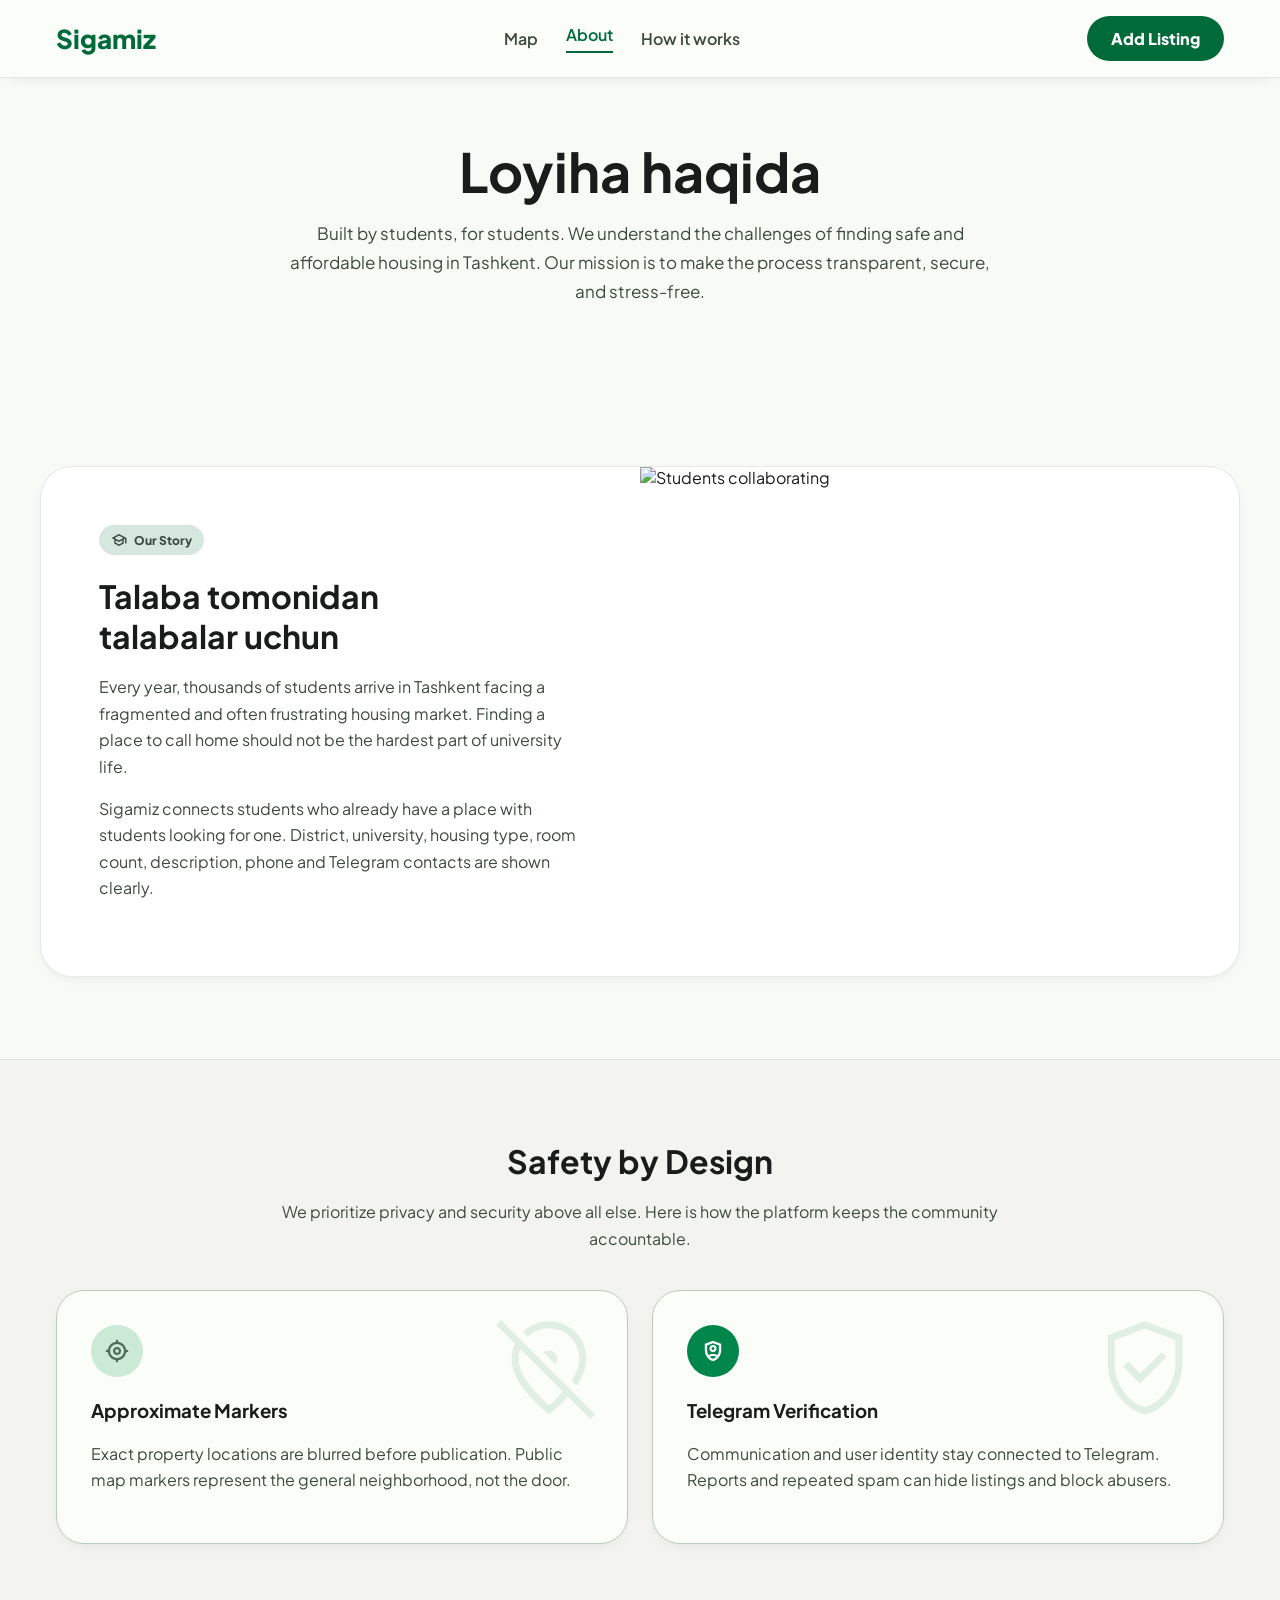
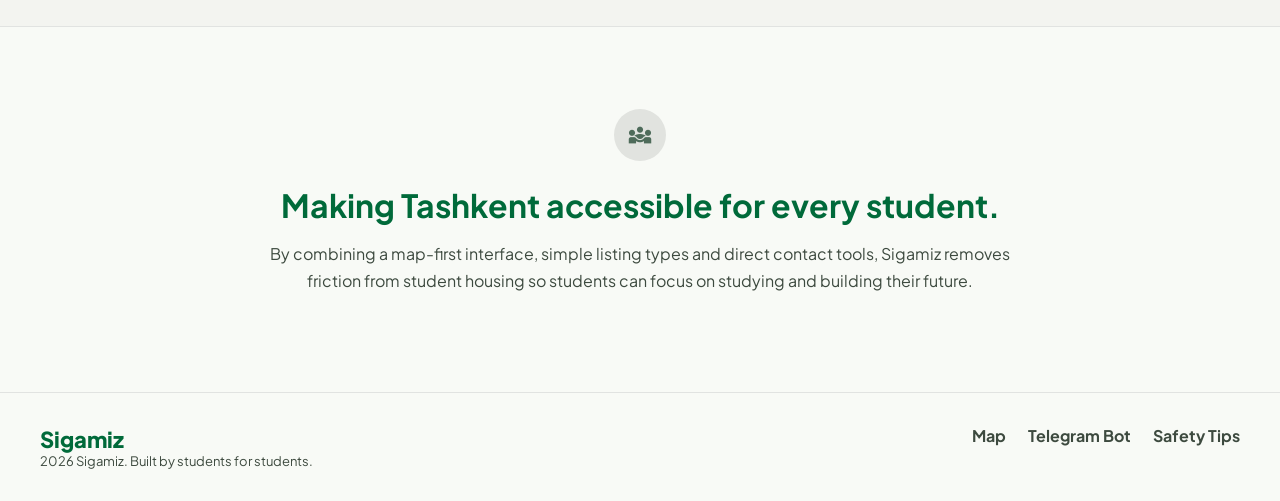
==== frontend/about.html @ fd0cc6bc "Update site design for housing features" ====
<!DOCTYPE html>
<html lang="uz">
<head>
<meta charset="utf-8">
<meta name="viewport" content="width=device-width, initial-scale=1.0">
<title>About - Sigamiz</title>
<link rel="preconnect" href="https://fonts.googleapis.com">
<link rel="preconnect" href="https://fonts.gstatic.com" crossorigin>
<link href="https://fonts.googleapis.com/css2?family=Plus+Jakarta+Sans:wght@400;500;600;700;800;900&display=swap" rel="stylesheet">
<link href="https://fonts.googleapis.com/css2?family=Material+Symbols+Outlined:wght,FILL@100..700,0..1&display=swap" rel="stylesheet">
<style>
:root{--surface:#FBFDF8;--surface-low:#F3F4F0;--surface-container:#F2F4EF;--primary:#006A3A;--primary-container:#00864B;--secondary:#486454;--text:#191C1A;--muted:#3D4A3F;--outline:#E1E3E1;--tertiary:#D6E7DD;--shadow:0 4px 18px -12px rgba(25,28,26,.28);--pill:999px}
*{box-sizing:border-box}body{margin:0;font-family:"Plus Jakarta Sans",sans-serif;background:#F8FAF6;color:var(--text)}a{text-decoration:none;color:inherit}img{display:block;max-width:100%}.material-symbols-outlined{font-variation-settings:"FILL" 0,"wght" 500,"GRAD" 0,"opsz" 24}
.topbar{position:fixed;top:0;left:0;right:0;z-index:1000;background:rgba(251,253,248,.84);backdrop-filter:blur(14px);box-shadow:var(--shadow);border-bottom:1px solid rgba(225,227,225,.75)}
.nav-inner{max-width:1200px;margin:0 auto;padding:16px;display:flex;align-items:center;justify-content:space-between;gap:24px}.brand{font-size:26px;font-weight:900;color:var(--primary)}.nav{display:flex;align-items:center;gap:28px}.nav a{font-weight:600;color:var(--muted)}.nav a.active{color:var(--primary);border-bottom:2px solid var(--primary);padding-bottom:6px}.add{background:var(--primary);color:#fff;border-radius:var(--pill);padding:12px 24px;font-weight:800}
.wrap{max-width:1200px;margin:0 auto;padding:0 16px}.hero{padding:142px 0 78px;text-align:center}.hero h1{font-size:54px;line-height:1.1;margin:0 0 18px}.hero p{max-width:720px;margin:0 auto;color:var(--muted);font-size:17px;line-height:1.7}.section{padding:82px 0}.story{display:grid;grid-template-columns:1fr 1fr;gap:0;background:#fff;border:1px solid rgba(225,227,225,.8);border-radius:32px;overflow:hidden;box-shadow:var(--shadow)}.story-text{padding:58px}.eyebrow{display:inline-flex;align-items:center;gap:7px;background:var(--tertiary);border-radius:var(--pill);padding:7px 12px;font-size:12px;font-weight:800;margin-bottom:22px;color:#3B4A43}.story h2,.head h2{font-size:32px;line-height:1.24;margin:0 0 18px}.story p,.head p,.card p,.vision p{color:var(--muted);line-height:1.65}.story-img{min-height:430px;position:relative}.story-img img{position:absolute;inset:0;width:100%;height:100%;object-fit:cover}.safety{background:var(--surface-low);border-block:1px solid var(--outline)}.head{text-align:center;max-width:720px;margin:0 auto 38px}.cards{display:grid;grid-template-columns:1fr 1fr;gap:24px}.card{position:relative;overflow:hidden;background:var(--surface);border:1px solid #BCCABC;border-radius:28px;padding:34px;box-shadow:var(--shadow)}.card:after{content:attr(data-icon);font-family:"Material Symbols Outlined";position:absolute;right:22px;top:10px;font-size:112px;color:rgba(0,106,58,.1)}.icon{width:52px;height:52px;border-radius:50%;background:#CAEAD6;color:#4E6B5A;display:grid;place-items:center;margin-bottom:22px}.vision{text-align:center;max-width:780px;margin:0 auto}.vision .icon{margin:0 auto 24px;background:#E1E3DF}.vision h2{font-size:32px;color:var(--primary);margin:0 0 16px}footer{border-top:1px solid var(--outline);padding:32px 16px}.footer-inner{max-width:1200px;margin:0 auto;display:flex;justify-content:space-between;gap:20px;flex-wrap:wrap}.footer-brand{font-size:22px;font-weight:900;color:var(--primary)}.links{display:flex;gap:22px;flex-wrap:wrap;color:var(--muted);font-weight:700}
@media(max-width:850px){.nav{display:none}.hero h1{font-size:40px}.story,.cards{grid-template-columns:1fr}.story-text{padding:32px}.story-img{min-height:300px}.add{padding:10px 16px}}
</style>
</head>
<body>
<nav class="topbar"><div class="nav-inner"><a class="brand" href="/">Sigamiz</a><div class="nav"><a href="/xarita">Map</a><a class="active" href="/about">About</a><a href="/#how-it-works">How it works</a></div><a class="add" href="https://t.me/klapa_net_bot?start=add" target="_blank">Add Listing</a></div></nav>
<main>
 <header class="hero wrap">
  <h1>Loyiha haqida</h1>
  <p>Built by students, for students. We understand the challenges of finding safe and affordable housing in Tashkent. Our mission is to make the process transparent, secure, and stress-free.</p>
 </header>
 <section class="section wrap">
  <div class="story">
   <div class="story-text">
    <div class="eyebrow"><span class="material-symbols-outlined" style="font-size:16px">school</span> Our Story</div>
    <h2>Talaba tomonidan<br>talabalar uchun</h2>
    <p>Every year, thousands of students arrive in Tashkent facing a fragmented and often frustrating housing market. Finding a place to call home should not be the hardest part of university life.</p>
    <p>Sigamiz connects students who already have a place with students looking for one. District, university, housing type, room count, description, phone and Telegram contacts are shown clearly.</p>
   </div>
   <div class="story-img"><img alt="Students collaborating" src="https://lh3.googleusercontent.com/aida-public/[base64]"></div>
  </div>
 </section>
 <section class="section safety" id="safety">
  <div class="wrap">
   <div class="head"><h2>Safety by Design</h2><p>We prioritize privacy and security above all else. Here is how the platform keeps the community accountable.</p></div>
   <div class="cards">
    <article class="card" data-icon="location_off"><div class="icon"><span class="material-symbols-outlined">my_location</span></div><h3>Approximate Markers</h3><p>Exact property locations are blurred before publication. Public map markers represent the general neighborhood, not the door.</p></article>
    <article class="card" data-icon="verified_user"><div class="icon" style="background:var(--primary-container);color:#fff"><span class="material-symbols-outlined">shield_person</span></div><h3>Telegram Verification</h3><p>Communication and user identity stay connected to Telegram. Reports and repeated spam can hide listings and block abusers.</p></article>
   </div>
  </div>
 </section>
 <section class="section wrap"><div class="vision"><div class="icon"><span class="material-symbols-outlined">diversity_3</span></div><h2>Making Tashkent accessible for every student.</h2><p>By combining a map-first interface, simple listing types and direct contact tools, Sigamiz removes friction from student housing so students can focus on studying and building their future.</p></div></section>
</main>
<footer><div class="footer-inner"><div><div class="footer-brand">Sigamiz</div><div style="color:var(--muted);font-size:13px">2026 Sigamiz. Built by students for students.</div></div><div class="links"><a href="/xarita">Map</a><a href="https://t.me/klapa_net_bot?start=add" target="_blank">Telegram Bot</a><a href="#safety">Safety Tips</a></div></div></footer>
</body>
</html>
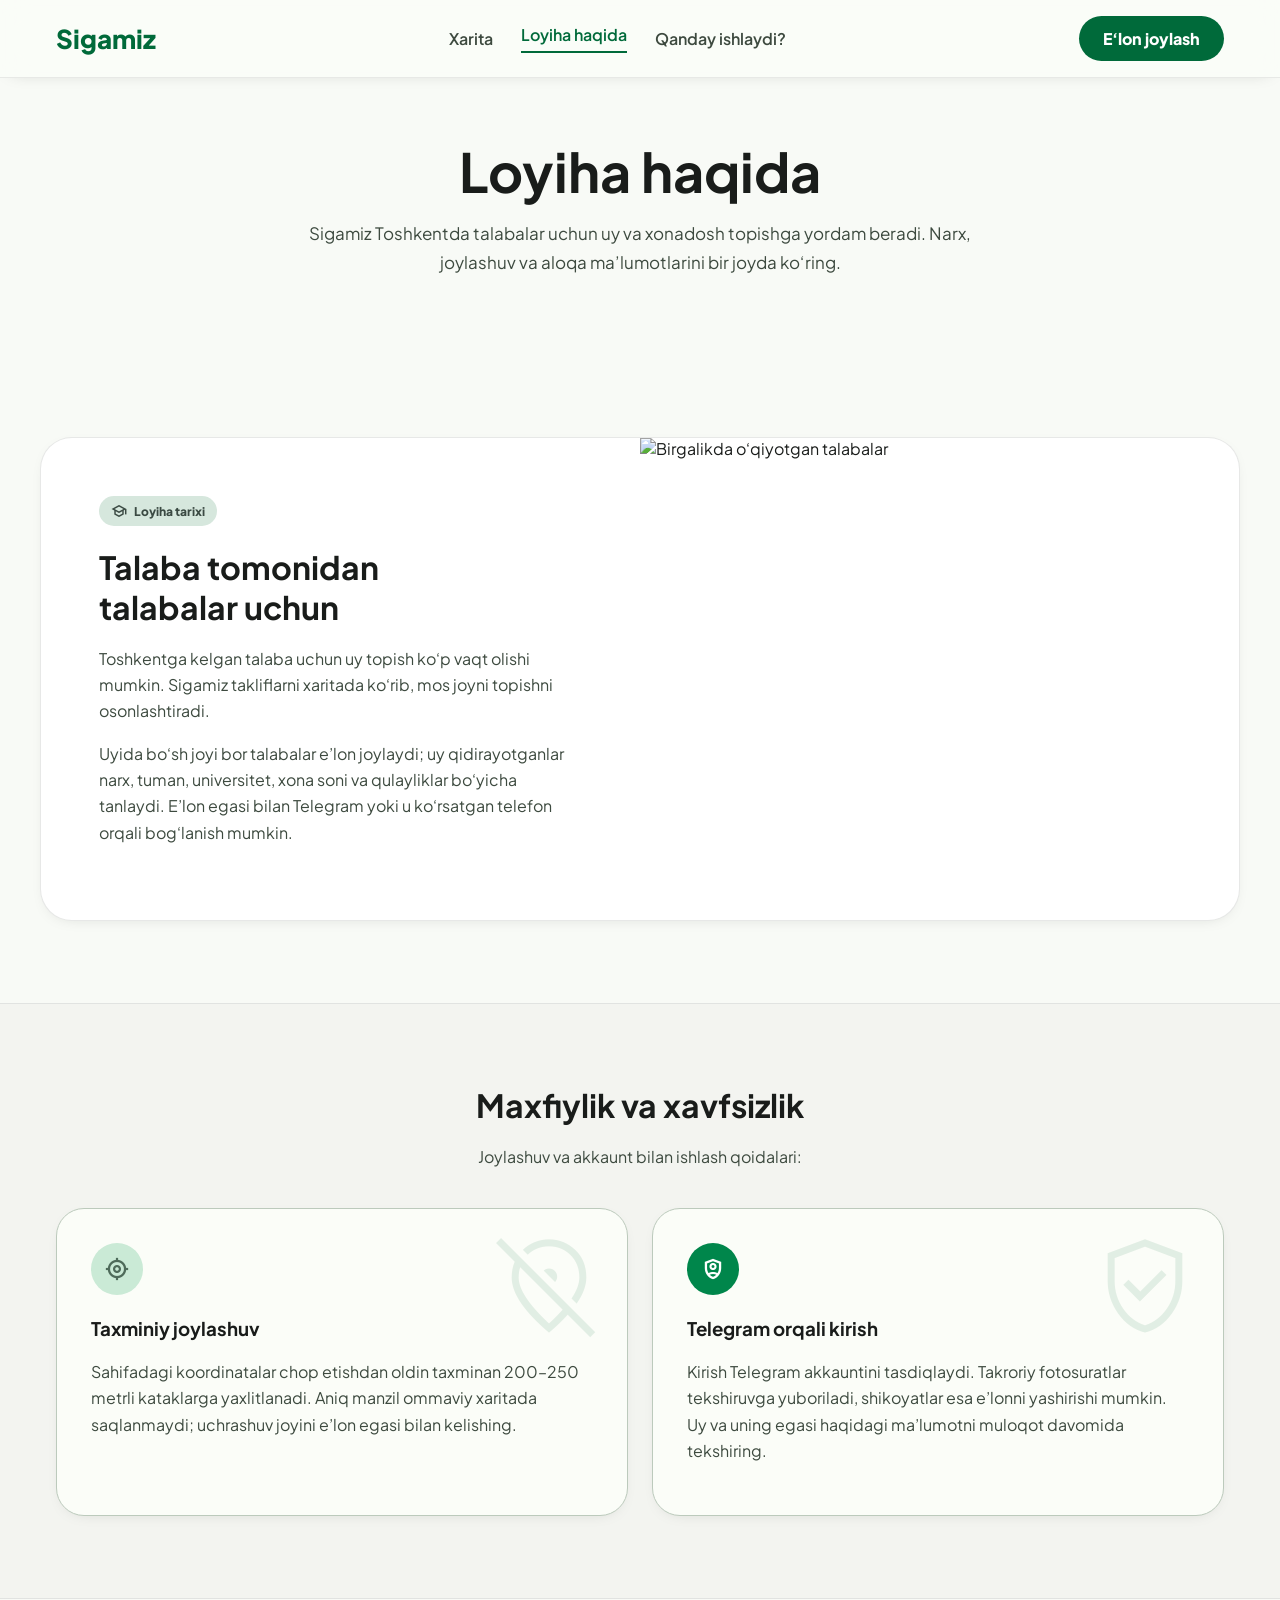
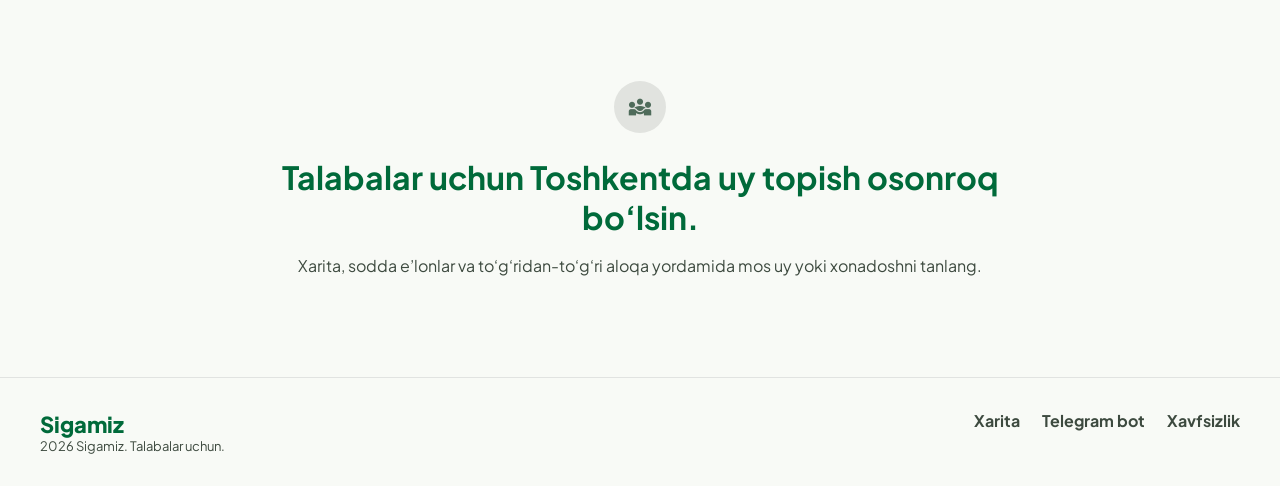
==== commit 0d98af47: "Fix shared listing rules and website UX Add audit evidence, regression tests and a reviewed bot prop" ====
--- a/frontend/about.html
+++ b/frontend/about.html
@@ -3,7 +3,7 @@
 <head>
 <meta charset="utf-8">
 <meta name="viewport" content="width=device-width, initial-scale=1.0">
-<title>About - Sigamiz</title>
+<title>Loyiha haqida - Sigamiz</title>
 <link rel="preconnect" href="https://fonts.googleapis.com">
 <link rel="preconnect" href="https://fonts.gstatic.com" crossorigin>
 <link href="https://fonts.googleapis.com/css2?family=Plus+Jakarta+Sans:wght@400;500;600;700;800;900&display=swap" rel="stylesheet">
@@ -16,36 +16,43 @@
 .wrap{max-width:1200px;margin:0 auto;padding:0 16px}.hero{padding:142px 0 78px;text-align:center}.hero h1{font-size:54px;line-height:1.1;margin:0 0 18px}.hero p{max-width:720px;margin:0 auto;color:var(--muted);font-size:17px;line-height:1.7}.section{padding:82px 0}.story{display:grid;grid-template-columns:1fr 1fr;gap:0;background:#fff;border:1px solid rgba(225,227,225,.8);border-radius:32px;overflow:hidden;box-shadow:var(--shadow)}.story-text{padding:58px}.eyebrow{display:inline-flex;align-items:center;gap:7px;background:var(--tertiary);border-radius:var(--pill);padding:7px 12px;font-size:12px;font-weight:800;margin-bottom:22px;color:#3B4A43}.story h2,.head h2{font-size:32px;line-height:1.24;margin:0 0 18px}.story p,.head p,.card p,.vision p{color:var(--muted);line-height:1.65}.story-img{min-height:430px;position:relative}.story-img img{position:absolute;inset:0;width:100%;height:100%;object-fit:cover}.safety{background:var(--surface-low);border-block:1px solid var(--outline)}.head{text-align:center;max-width:720px;margin:0 auto 38px}.cards{display:grid;grid-template-columns:1fr 1fr;gap:24px}.card{position:relative;overflow:hidden;background:var(--surface);border:1px solid #BCCABC;border-radius:28px;padding:34px;box-shadow:var(--shadow)}.card:after{content:attr(data-icon);font-family:"Material Symbols Outlined";position:absolute;right:22px;top:10px;font-size:112px;color:rgba(0,106,58,.1)}.icon{width:52px;height:52px;border-radius:50%;background:#CAEAD6;color:#4E6B5A;display:grid;place-items:center;margin-bottom:22px}.vision{text-align:center;max-width:780px;margin:0 auto}.vision .icon{margin:0 auto 24px;background:#E1E3DF}.vision h2{font-size:32px;color:var(--primary);margin:0 0 16px}footer{border-top:1px solid var(--outline);padding:32px 16px}.footer-inner{max-width:1200px;margin:0 auto;display:flex;justify-content:space-between;gap:20px;flex-wrap:wrap}.footer-brand{font-size:22px;font-weight:900;color:var(--primary)}.links{display:flex;gap:22px;flex-wrap:wrap;color:var(--muted);font-weight:700}
 @media(max-width:850px){.nav{display:none}.hero h1{font-size:40px}.story,.cards{grid-template-columns:1fr}.story-text{padding:32px}.story-img{min-height:300px}.add{padding:10px 16px}}
 </style>
+<link rel="stylesheet" href="/static/shared.css">
+<script src="/static/shared.js"></script>
+<script src="/static/auth.js"></script>
 </head>
 <body>
-<nav class="topbar"><div class="nav-inner"><a class="brand" href="/">Sigamiz</a><div class="nav"><a href="/xarita">Map</a><a class="active" href="/about">About</a><a href="/#how-it-works">How it works</a></div><a class="add" href="https://t.me/klapa_net_bot?start=add" target="_blank">Add Listing</a></div></nav>
+<nav class="topbar"><div class="nav-inner"><a class="brand" href="/">Sigamiz</a><div class="nav"><a href="/xarita">Xarita</a><a class="active" href="/about">Loyiha haqida</a><a href="/#how-it-works">Qanday ishlaydi?</a></div><a class="add" href="/publish">E‘lon joylash</a></div></nav>
 <main>
  <header class="hero wrap">
   <h1>Loyiha haqida</h1>
-  <p>Built by students, for students. We understand the challenges of finding safe and affordable housing in Tashkent. Our mission is to make the process transparent, secure, and stress-free.</p>
+  <p>Sigamiz Toshkentda talabalar uchun uy va xonadosh topishga yordam beradi. Narx, joylashuv va aloqa ma’lumotlarini bir joyda ko‘ring.</p>
  </header>
  <section class="section wrap">
   <div class="story">
    <div class="story-text">
-    <div class="eyebrow"><span class="material-symbols-outlined" style="font-size:16px">school</span> Our Story</div>
+    <div class="eyebrow"><span class="material-symbols-outlined" style="font-size:16px">school</span> Loyiha tarixi</div>
     <h2>Talaba tomonidan<br>talabalar uchun</h2>
-    <p>Every year, thousands of students arrive in Tashkent facing a fragmented and often frustrating housing market. Finding a place to call home should not be the hardest part of university life.</p>
-    <p>Sigamiz connects students who already have a place with students looking for one. District, university, housing type, room count, description, phone and Telegram contacts are shown clearly.</p>
+    <p>Toshkentga kelgan talaba uchun uy topish ko‘p vaqt olishi mumkin. Sigamiz takliflarni xaritada ko‘rib, mos joyni topishni osonlashtiradi.</p>
+    <p>Uyida bo‘sh joyi bor talabalar e’lon joylaydi; uy qidirayotganlar narx, tuman, universitet, xona soni va qulayliklar bo‘yicha tanlaydi. E’lon egasi bilan Telegram yoki u ko‘rsatgan telefon orqali bog‘lanish mumkin.</p>
    </div>
-   <div class="story-img"><img alt="Students collaborating" src="https://lh3.googleusercontent.com/aida-public/[base64]"></div>
+   <div class="story-img"><img alt="Birgalikda o‘qiyotgan talabalar" src="https://lh3.googleusercontent.com/aida-public/[base64]"></div>
   </div>
  </section>
  <section class="section safety" id="safety">
   <div class="wrap">
-   <div class="head"><h2>Safety by Design</h2><p>We prioritize privacy and security above all else. Here is how the platform keeps the community accountable.</p></div>
+   <div class="head"><h2>Maxfiylik va xavfsizlik</h2><p>Joylashuv va akkaunt bilan ishlash qoidalari:</p></div>
    <div class="cards">
-    <article class="card" data-icon="location_off"><div class="icon"><span class="material-symbols-outlined">my_location</span></div><h3>Approximate Markers</h3><p>Exact property locations are blurred before publication. Public map markers represent the general neighborhood, not the door.</p></article>
-    <article class="card" data-icon="verified_user"><div class="icon" style="background:var(--primary-container);color:#fff"><span class="material-symbols-outlined">shield_person</span></div><h3>Telegram Verification</h3><p>Communication and user identity stay connected to Telegram. Reports and repeated spam can hide listings and block abusers.</p></article>
+    <article class="card" data-icon="location_off"><div class="icon"><span class="material-symbols-outlined">my_location</span></div><h3>Taxminiy joylashuv</h3><p>Sahifadagi koordinatalar chop etishdan oldin taxminan 200–250 metrli kataklarga yaxlitlanadi. Aniq manzil ommaviy xaritada saqlanmaydi; uchrashuv joyini e’lon egasi bilan kelishing.</p></article>
+    <article class="card" data-icon="verified_user"><div class="icon" style="background:var(--primary-container);color:#fff"><span class="material-symbols-outlined">shield_person</span></div><h3>Telegram orqali kirish</h3><p>Kirish Telegram akkauntini tasdiqlaydi. Takroriy fotosuratlar tekshiruvga yuboriladi, shikoyatlar esa e’lonni yashirishi mumkin. Uy va uning egasi haqidagi ma’lumotni muloqot davomida tekshiring.</p></article>
    </div>
   </div>
  </section>
- <section class="section wrap"><div class="vision"><div class="icon"><span class="material-symbols-outlined">diversity_3</span></div><h2>Making Tashkent accessible for every student.</h2><p>By combining a map-first interface, simple listing types and direct contact tools, Sigamiz removes friction from student housing so students can focus on studying and building their future.</p></div></section>
+ <section class="section wrap"><div class="vision"><div class="icon"><span class="material-symbols-outlined">diversity_3</span></div><h2>Talabalar uchun Toshkentda uy topish osonroq bo‘lsin.</h2><p>Xarita, sodda e’lonlar va to‘g‘ridan-to‘g‘ri aloqa yordamida mos uy yoki xonadoshni tanlang.</p></div></section>
 </main>
-<footer><div class="footer-inner"><div><div class="footer-brand">Sigamiz</div><div style="color:var(--muted);font-size:13px">2026 Sigamiz. Built by students for students.</div></div><div class="links"><a href="/xarita">Map</a><a href="https://t.me/klapa_net_bot?start=add" target="_blank">Telegram Bot</a><a href="#safety">Safety Tips</a></div></div></footer>
+<footer><div class="footer-inner"><div><div class="footer-brand">Sigamiz</div><div style="color:var(--muted);font-size:13px">2026 Sigamiz. Talabalar uchun.</div></div><div class="links"><a href="/xarita">Xarita</a><a data-bot-start="add" href="https://t.me/klapa_net_bot?start=add" target="_blank">Telegram bot</a><a href="#safety">Xavfsizlik</a></div></div></footer>
+<script>
+function updateBotLinks(){return SigamizUI.updateBotLinks();}
+updateBotLinks();
+</script>
 </body>
 </html>
